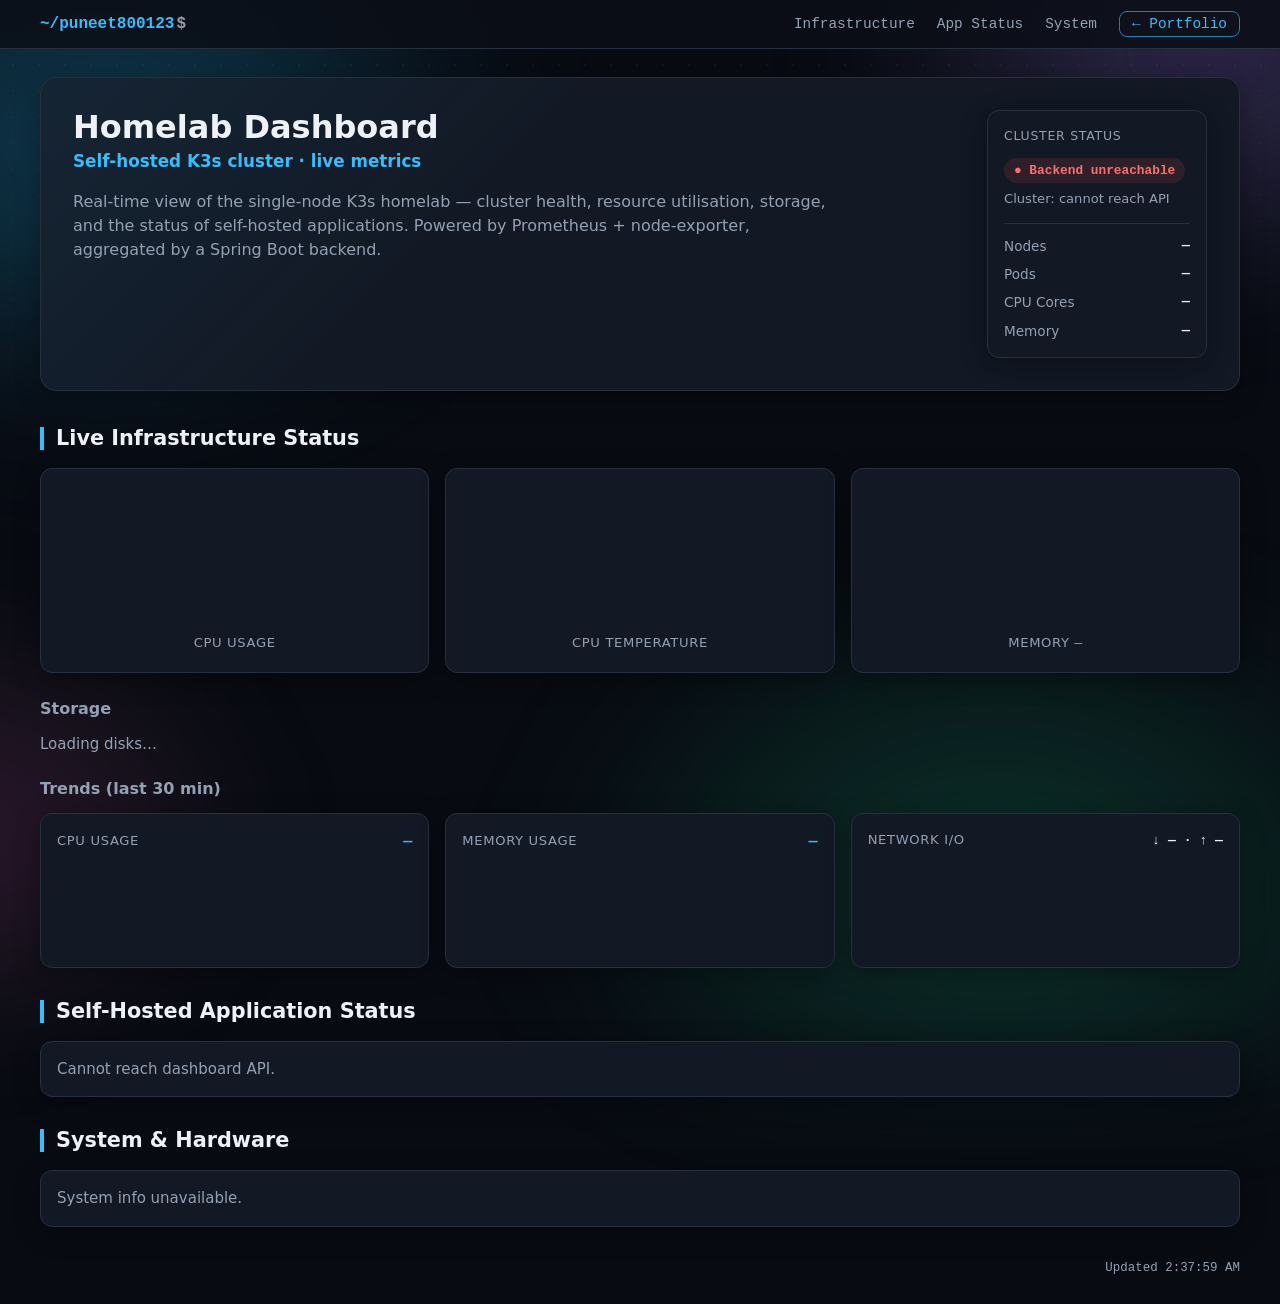
==== frontend/dashboard.html @ 831f32e8 "Two-page site (portfolio + live dashboard), gauges, app integration, system info Backend: - /api/clu" ====
<!DOCTYPE html>
<html lang="en">
<head>
  <meta charset="UTF-8" />
  <meta name="viewport" content="width=device-width, initial-scale=1.0" />
  <title>Homelab Dashboard — Puneet Singh</title>
  <meta name="description" content="Live self-hosted K3s homelab dashboard: cluster metrics, storage, apps." />
  <link rel="stylesheet" href="css/styles.css" />
</head>
<body>
  <!-- Fancy layered background -->
  <div class="bg-aurora" aria-hidden="true"></div>
  <div class="bg-grid" aria-hidden="true"></div>

  <!-- ============================== NAV ============================== -->
  <nav class="navbar">
    <div class="nav-inner">
      <a class="nav-brand" href="index.html">
        <span class="brand-prompt">~/puneet800123</span><span class="brand-cursor">$</span>
      </a>
      <button class="nav-toggle" id="nav-toggle" aria-label="Toggle navigation">☰</button>
      <ul class="nav-links" id="nav-links">
        <li><a href="#infrastructure">Infrastructure</a></li>
        <li><a href="#apps">App Status</a></li>
        <li><a href="#system">System</a></li>
        <li><a class="nav-cta" href="index.html">← Portfolio</a></li>
      </ul>
    </div>
  </nav>

  <div class="page" id="top">
    <!-- ============================= HERO / STATUS ==================== -->
    <header class="hero dash-hero">
      <div class="hero-main">
        <h1 class="name">Homelab Dashboard</h1>
        <p class="title">Self-hosted K3s cluster · live metrics</p>
        <p class="summary">Real-time view of the single-node K3s homelab — cluster health, resource
          utilisation, storage, and the status of self-hosted applications. Powered by Prometheus +
          node-exporter, aggregated by a Spring Boot backend.</p>
      </div>

      <div class="hero-status card quick-status">
        <div class="card-head">Cluster Status</div>
        <div class="quick-row">
          <span id="cluster-pill" class="pill pill-loading">● Checking…</span>
        </div>
        <div class="quick-sub" id="cluster-sub">Cluster: —</div>
        <ul class="cluster-stats" id="cluster-stats">
          <li><span class="cs-key">Nodes</span><span class="cs-val" id="cs-nodes">—</span></li>
          <li><span class="cs-key">Pods</span><span class="cs-val" id="cs-pods">—</span></li>
          <li><span class="cs-key">CPU Cores</span><span class="cs-val" id="cs-cores">—</span></li>
          <li><span class="cs-key">Memory</span><span class="cs-val" id="cs-mem">—</span></li>
        </ul>
      </div>
    </header>

    <main class="main">
      <!-- Live cluster stats -->
      <section id="infrastructure">
        <h2 class="section-title">Live Infrastructure Status</h2>

        <!-- Radial gauges: CPU, CPU temp, Memory -->
        <div class="gauges-row">
          <div class="card gauge-card">
            <canvas class="gauge" id="gauge-cpu" width="180" height="140"></canvas>
            <div class="gauge-label">CPU Usage</div>
          </div>
          <div class="card gauge-card">
            <canvas class="gauge" id="gauge-cputemp" width="180" height="140"></canvas>
            <div class="gauge-label">CPU Temperature</div>
          </div>
          <div class="card gauge-card">
            <canvas class="gauge" id="gauge-mem" width="180" height="140"></canvas>
            <div class="gauge-label">Memory <span id="mem-sub" class="gauge-sub">—</span></div>
          </div>
        </div>

        <!-- Storage: horizontal bar gauges -->
        <h3 class="subsection-title">Storage</h3>
        <div class="disk-bars" id="disk-bars">
          <div class="muted">Loading disks…</div>
        </div>

        <!-- Trend charts (canvas, drawn from /api/cluster/history) -->
        <h3 class="subsection-title">Trends (last 30 min)</h3>
        <div class="grid charts-grid">
          <div class="card chart-card">
            <div class="chart-head">
              <span class="chart-title">CPU Usage</span>
              <span class="chart-now" id="cpu-now">—</span>
            </div>
            <canvas class="chart" id="chart-cpu" height="90"></canvas>
          </div>

          <div class="card chart-card">
            <div class="chart-head">
              <span class="chart-title">Memory Usage</span>
              <span class="chart-now" id="mem-now">—</span>
            </div>
            <canvas class="chart" id="chart-mem" height="90"></canvas>
          </div>

          <div class="card chart-card">
            <div class="chart-head">
              <span class="chart-title">Network I/O</span>
              <span class="chart-now net" id="net-now">↓ — · ↑ —</span>
            </div>
            <canvas class="chart" id="chart-net" height="90"></canvas>
          </div>
        </div>
      </section>

      <!-- Self-hosted app status -->
      <section id="apps">
        <h2 class="section-title">Self-Hosted Application Status</h2>
        <div class="grid apps-grid" id="apps-grid">
          <div class="card muted">Loading apps…</div>
        </div>
      </section>

      <!-- System / hardware config -->
      <section id="system">
        <h2 class="section-title">System &amp; Hardware</h2>
        <div class="grid sysinfo-grid" id="sysinfo">
          <div class="card muted">Loading system info…</div>
        </div>
      </section>

      <footer class="footer">
        <span id="last-updated">—</span>
      </footer>
    </main>
  </div>

  <script src="js/common.js" defer></script>
  <script src="js/dashboard.js" defer></script>
</body>
</html>
---- frontend/css/styles.css ----
/* ============================================================
   homepage-homelab — dark, observability-inspired theme
   ============================================================ */
:root {
  --bg:            #0b0f17;
  --bg-elevated:   #151b26;
  --bg-card:       #121824;
  --border:        #26303f;
  --border-soft:   #1c2432;
  --text:          #eef2f7;
  --text-muted:    #93a1b3;
  --accent:        #38bdf8;   /* sky-blue accent */
  --accent-dim:    #1f7fb0;
  --accent-2:      #34d399;   /* green for healthy states */
  --warn:          #f5b942;
  --crit:          #f87171;
  --mono: ui-monospace, SFMono-Regular, "SF Mono", Menlo, Consolas, monospace;
  --sans: system-ui, -apple-system, "Segoe UI", Roboto, Helvetica, Arial, sans-serif;
  --shadow: 0 6px 24px rgba(0,0,0,.35);
}

* { box-sizing: border-box; }

html {
  background: #080b12;
}
body {
  margin: 0;
  padding: 0;
  color: var(--text);
  font-family: var(--sans);
  font-size: 15px;
  line-height: 1.5;
  background: transparent;
}
html { margin: 0; padding: 0; }

a { color: var(--accent); text-decoration: none; }
a:hover { text-decoration: underline; }

/* ------------------------ fancy layered background --------------- */
/* Aurora: large, slowly-drifting color blobs for a rich "AI-art" feel. */
.bg-aurora {
  position: fixed;
  inset: -20%;
  z-index: -2;
  background:
    radial-gradient(40% 40% at 20% 25%, rgba(56,189,248,.28), transparent 60%),
    radial-gradient(35% 35% at 82% 18%, rgba(167,139,250,.26), transparent 60%),
    radial-gradient(45% 45% at 70% 85%, rgba(52,211,153,.20), transparent 60%),
    radial-gradient(30% 30% at 12% 80%, rgba(244,114,182,.16), transparent 60%);
  filter: blur(60px) saturate(120%);
  animation: aurora-drift 26s ease-in-out infinite alternate;
}
@keyframes aurora-drift {
  0%   { transform: translate3d(0, 0, 0) scale(1) rotate(0deg); }
  50%  { transform: translate3d(2%, -3%, 0) scale(1.08) rotate(2deg); }
  100% { transform: translate3d(-2%, 2%, 0) scale(1.04) rotate(-2deg); }
}
/* Faint static dot grid over the aurora, fading toward the bottom. */
.bg-grid {
  position: fixed;
  inset: 0;
  z-index: -1;
  background-image: radial-gradient(rgba(147,161,179,.10) 1px, transparent 1px);
  background-size: 26px 26px;
  mask-image: linear-gradient(180deg, rgba(0,0,0,.7), rgba(0,0,0,.2) 45%, transparent 85%);
  pointer-events: none;
}
.bg-glow { display: none; }

@media (prefers-reduced-motion: reduce) {
  .bg-aurora { animation: none; }
}

/* ------------------------------ navbar --------------------------- */
.navbar {
  position: sticky;
  top: 0;
  z-index: 50;
  background: rgba(11, 15, 23, .85);
  backdrop-filter: blur(10px);
  border-bottom: 1px solid var(--border);
}
.nav-inner {
  max-width: 1600px;
  margin: 0 auto;
  padding: 12px 40px;
  display: flex;
  align-items: center;
  gap: 24px;
}
.nav-brand {
  font-family: var(--mono);
  font-weight: 700;
  color: var(--text);
  font-size: 1rem;
}
.nav-brand:hover { text-decoration: none; }
.brand-prompt { color: var(--accent); }
.brand-cursor { color: var(--text-muted); margin-left: 2px; animation: blink 1.1s step-end infinite; }
.nav-links {
  list-style: none;
  display: flex;
  gap: 22px;
  margin: 0 0 0 auto;
  padding: 0;
}
.nav-links a {
  color: var(--text-muted);
  font-size: 0.9rem;
  font-family: var(--mono);
  transition: color .15s;
}
.nav-links a:hover { color: var(--accent); text-decoration: none; }
.nav-cta {
  color: var(--accent) !important;
  border: 1px solid var(--accent-dim);
  border-radius: 8px;
  padding: 4px 12px;
}
.nav-cta:hover { background: rgba(56,189,248,.12); }
.nav-toggle {
  display: none;
  margin-left: auto;
  background: none;
  border: 1px solid var(--border);
  color: var(--text);
  border-radius: 8px;
  font-size: 1.1rem;
  padding: 4px 10px;
  cursor: pointer;
}

.page {
  max-width: 1600px;
  margin: 0 auto;
  padding: 28px 40px;
}

/* ------------------------------- hero ---------------------------- */
.hero {
  display: grid;
  grid-template-columns: 1fr auto;
  gap: 24px;
  align-items: start;
  padding: 32px;
  margin-bottom: 36px;
  border: 1px solid var(--border);
  border-radius: 16px;
  background:
    linear-gradient(135deg, rgba(56,189,248,.08), transparent 40%),
    var(--bg-card);
  box-shadow: var(--shadow);
}
.hero-main { max-width: 820px; }
.hero .summary { font-size: 1rem; max-width: 760px; }
.hero-status { align-self: stretch; min-width: 220px; }

/* Homelab teaser card (portfolio) — clickable, links to the dashboard. */
.homelab-teaser {
  position: relative;
  display: block;
  overflow: hidden;
  text-decoration: none;
  color: inherit;
  padding: 20px;
  border-radius: 16px;
  border: 1px solid var(--accent-dim);
  background:
    linear-gradient(135deg, rgba(56,189,248,.14), rgba(167,139,250,.10) 55%, transparent),
    var(--bg-card);
  box-shadow: 0 0 0 1px rgba(56,189,248,.15), 0 10px 40px rgba(56,189,248,.12);
  transition: transform .18s ease, box-shadow .18s ease, border-color .18s ease;
}
.homelab-teaser:hover {
  text-decoration: none;
  transform: translateY(-3px);
  border-color: var(--accent);
  box-shadow: 0 0 0 1px rgba(56,189,248,.35), 0 16px 50px rgba(56,189,248,.22);
}
/* soft moving glow behind the card */
.teaser-glow {
  position: absolute;
  top: -40%; right: -20%;
  width: 260px; height: 260px;
  background: radial-gradient(circle, rgba(56,189,248,.35), transparent 70%);
  filter: blur(30px);
  pointer-events: none;
  animation: teaser-pulse 4s ease-in-out infinite alternate;
}
@keyframes teaser-pulse { from { opacity:.5; transform:scale(1);} to { opacity:.9; transform:scale(1.15);} }

.teaser-top { display: flex; align-items: center; justify-content: space-between; position: relative; }
.teaser-title { font-weight: 700; font-size: 1.02rem; color: var(--text); }
.live-badge {
  display: inline-flex; align-items: center; gap: 6px;
  font-family: var(--mono); font-size: .68rem; font-weight: 700; letter-spacing: .08em;
  color: var(--accent-2);
  background: rgba(52,211,153,.12);
  border: 1px solid rgba(52,211,153,.35);
  padding: 3px 8px; border-radius: 999px;
}
.live-dot { width: 7px; height: 7px; border-radius: 50%; background: var(--accent-2); box-shadow: 0 0 0 0 rgba(52,211,153,.7); animation: live-blink 1.4s infinite; }
@keyframes live-blink { 0%{box-shadow:0 0 0 0 rgba(52,211,153,.7);} 70%{box-shadow:0 0 0 7px rgba(52,211,153,0);} 100%{box-shadow:0 0 0 0 rgba(52,211,153,0);} }

.teaser-status { display: flex; align-items: center; gap: 10px; margin: 12px 0 16px; position: relative; }
.teaser-sub { font-size: .8rem; color: var(--text-muted); }

.teaser-stats {
  display: grid; grid-template-columns: 1fr 1fr; gap: 12px;
  position: relative;
}
.ts-item {
  display: flex; flex-direction: column; gap: 2px;
  padding: 10px 12px; border-radius: 10px;
  background: rgba(255,255,255,.03);
  border: 1px solid var(--border);
}
.ts-val { font-family: var(--mono); font-size: 1.5rem; font-weight: 700; color: var(--text); line-height: 1.1; }
#cs-pods.ts-val { font-size: 1.05rem; }
.ts-key { font-size: .72rem; text-transform: uppercase; letter-spacing: .05em; color: var(--text-muted); }

.teaser-cta {
  margin-top: 16px; position: relative;
  display: inline-flex; align-items: center; gap: 8px;
  color: var(--accent); font-weight: 600; font-size: .9rem;
}
.teaser-arrow { transition: transform .18s ease; }
.homelab-teaser:hover .teaser-arrow { transform: translateX(4px); }

/* Dashboard hero variant */
.dash-hero .name { font-size: 2rem; }

/* ---------------------------- identity --------------------------- */
.name { font-size: 2.4rem; margin: 0 0 4px; line-height: 1.1; }
.name a { color: var(--text); }
.title { color: var(--accent); font-weight: 600; margin: 0 0 14px; font-size: 1.05rem; }
.summary { color: var(--text-muted); font-size: 0.92rem; }

.cta { display: flex; gap: 10px; margin: 18px 0 0; flex-wrap: wrap; }
.btn {
  display: inline-block;
  padding: 9px 16px;
  border: 1px solid var(--border);
  border-radius: 8px;
  color: var(--text);
  font-size: 0.88rem;
  background: var(--bg-elevated);
  transition: border-color .15s, background .15s;
}
.btn:hover { border-color: var(--accent); text-decoration: none; }
.btn-primary { background: var(--accent-dim); border-color: var(--accent-dim); }
.btn-primary:hover { background: var(--accent); border-color: var(--accent); }
.btn-ghost { background: transparent; }
.btn.disabled { opacity: .5; pointer-events: none; }

/* ---------------------------- cards ------------------------------ */
.card {
  background: var(--bg-card);
  border: 1px solid var(--border);
  border-radius: 12px;
  padding: 16px;
  box-shadow: var(--shadow);
}
.card:hover { border-color: var(--border); }
.card-head {
  font-size: 0.78rem;
  text-transform: uppercase;
  letter-spacing: .06em;
  color: var(--text-muted);
  margin-bottom: 12px;
}
.muted { color: var(--text-muted); }

/* quick status */
.quick-row { display: flex; align-items: center; gap: 8px; }
.quick-sub { color: var(--text-muted); font-size: 0.82rem; margin-top: 6px; }
.cluster-stats { list-style: none; margin: 14px 0 0; padding: 12px 0 0; border-top: 1px solid var(--border); display: flex; flex-direction: column; gap: 8px; }
.cluster-stats li { display: flex; justify-content: space-between; gap: 12px; font-size: .85rem; }
.cs-key { color: var(--text-muted); }
.cs-val { font-family: var(--mono); color: var(--text); font-weight: 600; }

.pill {
  display: inline-block;
  padding: 3px 10px;
  border-radius: 999px;
  font-size: 0.8rem;
  font-weight: 600;
  font-family: var(--mono);
}
.pill-ok      { background: rgba(52,211,153,.14); color: var(--accent-2); }
.pill-warn    { background: rgba(227,179,65,.12);  color: var(--warn); }
.pill-crit    { background: rgba(248,81,73,.12);   color: var(--crit); }
.pill-loading { background: rgba(139,148,158,.12); color: var(--text-muted); }

/* certifications */
.certs-list { list-style: none; margin: 0; padding: 0; display: grid; grid-template-columns: repeat(auto-fit, minmax(240px, 1fr)); gap: 12px; }
.certs-list li { border: 1px solid var(--border); border-left: 3px solid var(--accent); border-radius: 10px; padding: 14px 16px; background: var(--bg-card); box-shadow: var(--shadow); }
.cert-name { font-weight: 600; }
.cert-meta { color: var(--text-muted); font-size: 0.8rem; }

/* awards & recognition */
.awards-grid { display: grid; grid-template-columns: repeat(auto-fit, minmax(230px, 1fr)); gap: 14px; }
.award-card { display: flex; flex-direction: column; gap: 4px; border-left: 3px solid var(--warn); }
.award-name { font-weight: 600; color: var(--text); }
.award-org { font-size: .82rem; color: var(--text-muted); }
.award-date { font-family: var(--mono); font-size: .76rem; color: var(--accent); margin-top: 2px; }
.award-card.featured { border-left-color: var(--accent); background: linear-gradient(135deg, rgba(56,189,248,.10), transparent 55%), var(--bg-card); grid-column: 1 / -1; }

/* projects */
.projects-grid { display: grid; grid-template-columns: repeat(auto-fit, minmax(320px, 1fr)); gap: 18px; }
.project-card { display: flex; flex-direction: column; gap: 10px; text-decoration: none; color: inherit; transition: transform .18s ease, border-color .18s ease, box-shadow .18s ease; }
.project-card:hover { text-decoration: none; transform: translateY(-3px); border-color: var(--accent); box-shadow: 0 12px 40px rgba(56,189,248,.15); }
.project-head { display: flex; align-items: center; justify-content: space-between; gap: 12px; }
.project-name { font-family: var(--mono); font-weight: 700; font-size: 1.02rem; color: var(--text); }
.repo-badge { font-family: var(--mono); font-size: .72rem; color: var(--accent); border: 1px solid var(--accent-dim); border-radius: 999px; padding: 2px 8px; white-space: nowrap; }
.project-desc { color: var(--text-muted); font-size: .88rem; margin: 0; }
.project-tags { display: flex; flex-wrap: wrap; gap: 6px; margin-top: auto; padding-top: 4px; }
.tag { font-family: var(--mono); font-size: .72rem; color: var(--text-muted); background: rgba(255,255,255,.04); border: 1px solid var(--border); border-radius: 6px; padding: 2px 8px; }

/* ---------------------------- main ------------------------------- */
.main { display: flex; flex-direction: column; gap: 32px; }

/* Two sections side-by-side on wide screens; stacks on narrow. */
.row-2col { display: grid; grid-template-columns: 1fr 1fr; gap: 32px; align-items: start; }
@media (max-width: 1000px) { .row-2col { grid-template-columns: 1fr; } }

/* Vertical stack within one column of a .row-2col (e.g. Skills + Certs). */
.col-stack { display: flex; flex-direction: column; gap: 32px; }
/* Certs list constrained to its column: single column of cards. */
.certs-stacked { grid-template-columns: 1fr; }
.section-title {
  font-size: 1.3rem;
  margin: 0 0 18px;
  padding-left: 12px;
  border-left: 4px solid var(--accent);
  line-height: 1.1;
}
.subsection-title { font-size: 1rem; color: var(--text-muted); margin: 22px 0 12px; }

.grid { display: grid; gap: 16px; }
.metrics-grid { grid-template-columns: repeat(auto-fit, minmax(200px, 1fr)); }
.disks-grid   { grid-template-columns: repeat(auto-fit, minmax(240px, 1fr)); }
.apps-grid    { grid-template-columns: repeat(auto-fit, minmax(220px, 1fr)); }

/* metric card */
.metric-label { font-size: 0.82rem; color: var(--text-muted); margin-bottom: 8px; }
.metric-value { font-family: var(--mono); font-size: 1.8rem; font-weight: 700; }
.metric-value .unit { font-size: 1rem; color: var(--text-muted); margin-left: 4px; }
.metric-value.net { font-size: 1.05rem; display: flex; flex-direction: column; gap: 2px; }
.net-line { color: var(--text); }

.bar { height: 6px; background: var(--bg-elevated); border-radius: 4px; margin-top: 12px; overflow: hidden; }
.bar-fill { height: 100%; width: 0; background: var(--accent-2); transition: width .4s ease, background .4s; }
.bar-fill.warn { background: var(--warn); }
.bar-fill.crit { background: var(--crit); }

/* disk card */
.disk-name { font-weight: 600; margin-bottom: 4px; }
.disk-mount { font-family: var(--mono); font-size: 0.78rem; color: var(--text-muted); margin-bottom: 10px; }
.disk-usage { font-family: var(--mono); font-size: 0.85rem; margin-top: 8px; color: var(--text-muted); }
.disk-temp { float: right; font-size: 0.8rem; }

/* app card */
.app-card { display: flex; flex-direction: column; gap: 8px; }
.app-head { display: flex; justify-content: space-between; align-items: center; }
.app-name { font-weight: 600; text-transform: capitalize; }
.app-stats { font-family: var(--mono); font-size: 0.8rem; color: var(--text-muted); }
.app-stats div { display: flex; justify-content: space-between; }

/* states */
.is-error .metric-value,
.is-error .disk-usage { color: var(--crit); }
.skeleton { color: var(--text-muted); opacity: .6; }

.footer { color: var(--text-muted); font-size: 0.78rem; text-align: right; font-family: var(--mono); }

/* --------------------------- terminal (skills) ------------------- */
.terminal {
  border: 1px solid var(--border);
  border-radius: 12px;
  overflow: hidden;
  background: #0a0e16;
  box-shadow: var(--shadow);
}
.term-head {
  display: flex;
  align-items: center;
  gap: 8px;
  padding: 10px 14px;
  background: #131a26;
  border-bottom: 1px solid var(--border);
}
.term-dot { width: 12px; height: 12px; border-radius: 50%; display: inline-block; }
.term-dot.red { background: #ff5f56; }
.term-dot.amber { background: #ffbd2e; }
.term-dot.green { background: #27c93f; }
.term-title {
  margin-left: 10px;
  font-family: var(--mono);
  font-size: 0.8rem;
  color: var(--text-muted);
}
.term-body {
  margin: 0;
  padding: 18px 20px;
  font-family: var(--mono);
  font-size: 0.88rem;
  line-height: 1.6;
  color: #c9d1d9;
  white-space: pre-wrap;
  word-break: break-word;
  overflow-x: auto;
}
.term-prompt { color: var(--accent); font-weight: 700; }
.term-path { color: #58a6ff; }
.k-key   { color: #8b949e; }
.k-str   { color: #2dd4a7; }
.k-group { color: #ffbd2e; font-weight: 700; }
.k-val   { color: #2dd4a7; }
.k-ok    { color: #27c93f; font-weight: 700; }
.term-blink { color: var(--accent); animation: blink 1.1s step-end infinite; }

@keyframes blink { 50% { opacity: 0; } }

/* --------------------------- experience timeline ----------------- */
.timeline {
  position: relative;
  padding-left: 28px;
}
/* vertical spine */
.timeline::before {
  content: "";
  position: absolute;
  left: 7px;
  top: 6px;
  bottom: 6px;
  width: 2px;
  background: linear-gradient(180deg, var(--accent), var(--accent-dim) 60%, transparent);
}
.tl-item { position: relative; margin-bottom: 20px; }
.tl-item:last-child { margin-bottom: 0; }
.tl-dot {
  position: absolute;
  left: -28px;
  top: 18px;
  width: 14px;
  height: 14px;
  border-radius: 50%;
  background: var(--accent);
  border: 3px solid var(--bg);
  box-shadow: 0 0 0 2px var(--accent-dim), 0 0 12px rgba(56,189,248,.6);
}
.tl-content { padding: 16px 18px; }
.tl-head {
  display: flex;
  justify-content: space-between;
  align-items: baseline;
  gap: 12px;
  flex-wrap: wrap;
}
.tl-role { font-weight: 700; font-size: 1.02rem; color: var(--text); }
.tl-date {
  font-family: var(--mono);
  font-size: 0.78rem;
  color: var(--accent);
  white-space: nowrap;
}
.tl-org { color: var(--text-muted); font-size: 0.86rem; margin: 4px 0 10px; }
.tl-points { margin: 0; padding-left: 18px; display: flex; flex-direction: column; gap: 6px; }
.tl-points li { font-size: 0.9rem; color: #c9d1d9; }
.tl-points li::marker { color: var(--accent-dim); }

/* --------------------------- radial gauges ---------------------- */
.gauges-row {
  display: grid;
  grid-template-columns: repeat(auto-fit, minmax(200px, 1fr));
  gap: 16px;
  margin-bottom: 24px;
}
.gauge-card { display: flex; flex-direction: column; align-items: center; gap: 6px; padding: 18px 16px; }
.gauge { width: 180px; height: 140px; max-width: 100%; }
.gauge-label { font-size: .82rem; color: var(--text-muted); text-transform: uppercase; letter-spacing: .05em; text-align: center; }
.gauge-sub { font-family: var(--mono); text-transform: none; letter-spacing: 0; color: var(--text-muted); }

/* -------------------------- disk bar gauges --------------------- */
.disk-bars { display: flex; flex-direction: column; gap: 14px; margin-bottom: 6px; }
.disk-bar { }
.disk-bar-head { display: flex; justify-content: space-between; align-items: baseline; margin-bottom: 6px; gap: 12px; }
.disk-bar-name { font-weight: 600; }
.disk-bar-name .disk-bar-mount { font-family: var(--mono); font-size: .74rem; color: var(--text-muted); margin-left: 8px; }
.disk-bar-spec { font-family: var(--mono); font-size: .74rem; color: var(--text-muted); margin-bottom: 6px; }
.disk-bar-usage { font-family: var(--mono); font-size: .82rem; color: var(--text-muted); white-space: nowrap; }
.disk-bar-track { height: 20px; background: var(--bg-elevated); border: 1px solid var(--border); border-radius: 6px; overflow: hidden; position: relative; }
.disk-bar-fill { height: 100%; width: 0; background: linear-gradient(90deg, var(--accent-dim), var(--accent)); border-radius: 5px 0 0 5px; transition: width .5s ease, background .4s; }
.disk-bar-fill.warn { background: linear-gradient(90deg, #b9861f, var(--warn)); }
.disk-bar-fill.crit { background: linear-gradient(90deg, #b3352f, var(--crit)); }
.disk-bar-temp { font-size: .74rem; }

/* --------------------------- system / config -------------------- */
.sysinfo-grid { grid-template-columns: repeat(auto-fit, minmax(260px, 1fr)); }
.spec-card .card-head { display: flex; align-items: center; gap: 8px; }
.spec-list { list-style: none; margin: 0; padding: 0; display: flex; flex-direction: column; gap: 8px; }
.spec-row { display: flex; justify-content: space-between; gap: 12px; font-size: .88rem; }
.spec-key { color: var(--text-muted); }
.spec-val { font-family: var(--mono); text-align: right; color: var(--text); }

/* ---------------------------- trend charts ---------------------- */
.charts-grid { grid-template-columns: repeat(auto-fit, minmax(280px, 1fr)); }
.chart-card { display: flex; flex-direction: column; }
.chart-head { display: flex; justify-content: space-between; align-items: baseline; margin-bottom: 8px; }
.chart-title { font-size: .82rem; color: var(--text-muted); text-transform: uppercase; letter-spacing: .05em; }
.chart-now { font-family: var(--mono); font-weight: 700; color: var(--accent); font-size: .95rem; }
.chart-now.net { color: var(--text); font-size: .82rem; }
.chart { width: 100%; height: 90px; display: block; }

/* ---------------------------- responsive ------------------------- */
@media (max-width: 860px) {
  .hero { grid-template-columns: 1fr; }
  .name { font-size: 2rem; }
  .nav-toggle { display: inline-block; }
  .nav-links {
    display: none;
    position: absolute;
    top: 100%;
    left: 0;
    right: 0;
    flex-direction: column;
    gap: 0;
    background: rgba(10, 14, 20, .96);
    border-bottom: 1px solid var(--border);
    margin: 0;
  }
  .nav-links.open { display: flex; }
  .nav-links li { padding: 12px 28px; border-top: 1px solid var(--border); }
}
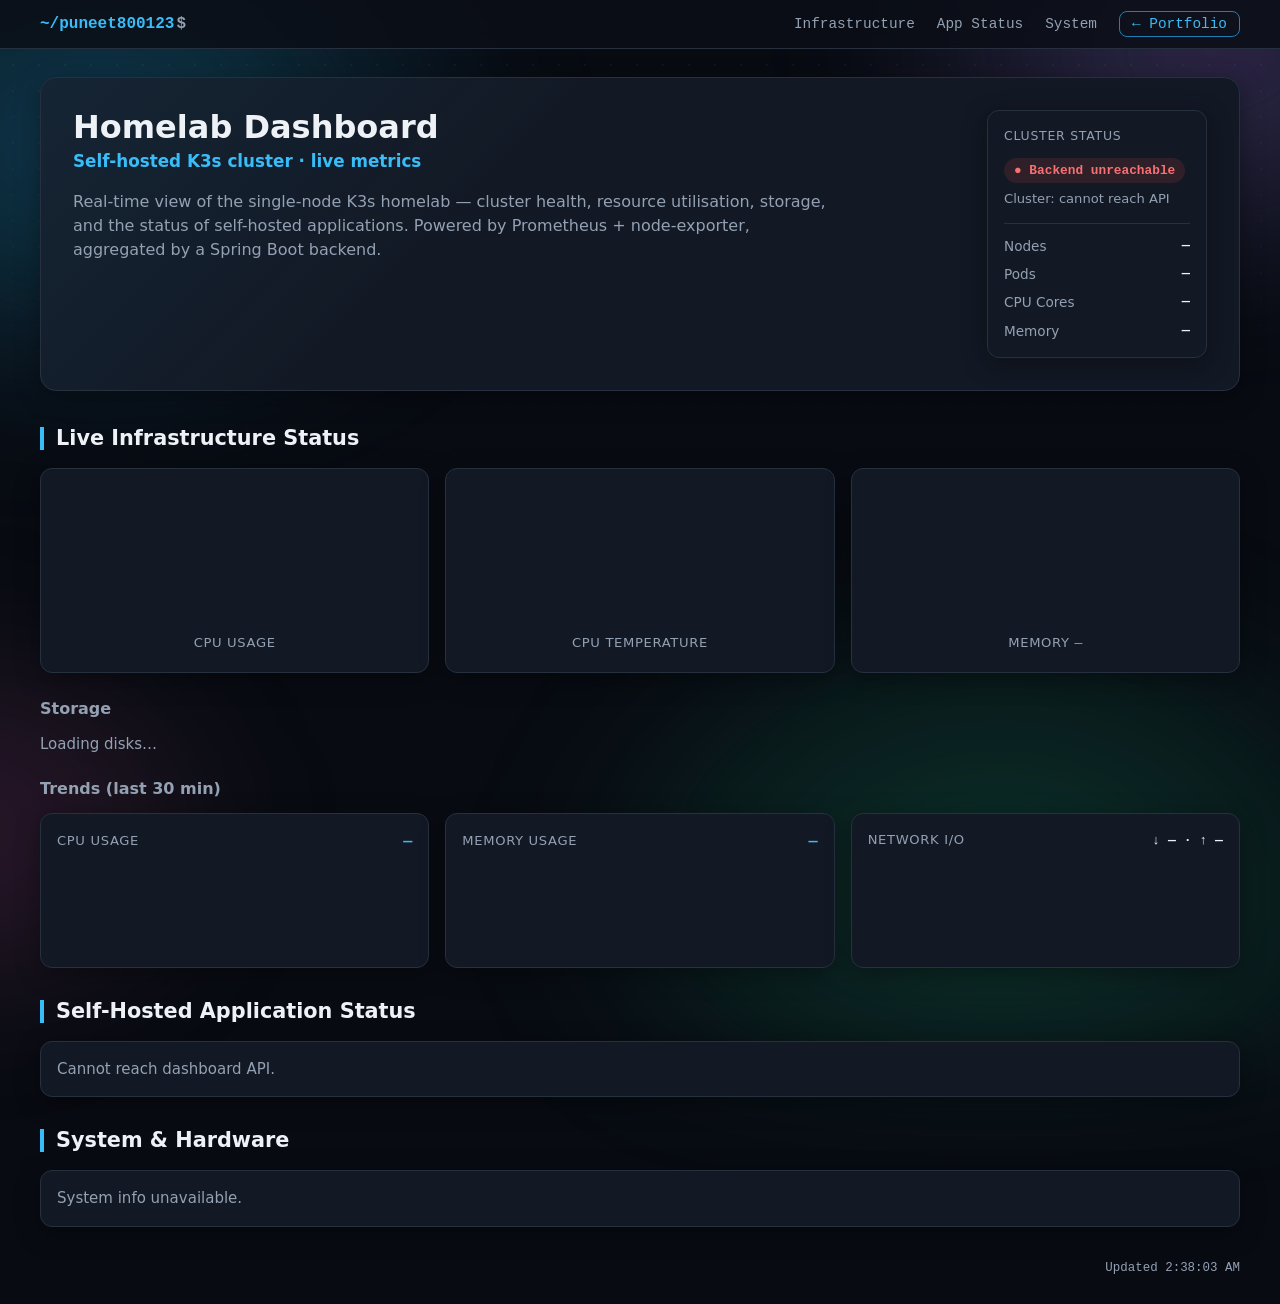
==== commit a75994ad: "Dynamic NodePorts, categorized app status, clean URLs, more apps Backend: - KubernetesService resolv" ====
--- a/frontend/dashboard.html
+++ b/frontend/dashboard.html
@@ -15,7 +15,7 @@
   <!-- ============================== NAV ============================== -->
   <nav class="navbar">
     <div class="nav-inner">
-      <a class="nav-brand" href="index.html">
+      <a class="nav-brand" href="/">
         <span class="brand-prompt">~/puneet800123</span><span class="brand-cursor">$</span>
       </a>
       <button class="nav-toggle" id="nav-toggle" aria-label="Toggle navigation">☰</button>
@@ -23,7 +23,7 @@
         <li><a href="#infrastructure">Infrastructure</a></li>
         <li><a href="#apps">App Status</a></li>
         <li><a href="#system">System</a></li>
-        <li><a class="nav-cta" href="index.html">← Portfolio</a></li>
+        <li><a class="nav-cta" href="/">← Portfolio</a></li>
       </ul>
     </div>
   </nav>
--- a/frontend/css/styles.css
+++ b/frontend/css/styles.css
@@ -368,6 +368,48 @@
 .app-name { font-weight: 600; text-transform: capitalize; }
 .app-stats { font-family: var(--mono); font-size: 0.8rem; color: var(--text-muted); }
 .app-stats div { display: flex; justify-content: space-between; }
+/* clickable app tile */
+.app-link { text-decoration: none; color: inherit; position: relative; transition: transform .15s ease, border-color .15s ease, box-shadow .15s ease; }
+.app-link:hover { text-decoration: none; transform: translateY(-2px); border-color: var(--accent); box-shadow: 0 8px 26px rgba(56,189,248,.15); }
+.app-open { margin-top: 4px; font-family: var(--mono); font-size: .72rem; color: var(--accent); opacity: 0; transition: opacity .15s ease; }
+.app-link:hover .app-open { opacity: 1; }
+/* category groups within app status — color-coded panels */
+.app-cat {
+  --cat: #93a1b3;
+  margin-bottom: 22px;
+  padding: 16px 16px 6px;
+  border: 1px solid var(--border);
+  border-radius: 14px;
+  border-top: 3px solid var(--cat);
+  background:
+    linear-gradient(180deg, color-mix(in srgb, var(--cat) 10%, transparent), transparent 120px),
+    var(--bg-card);
+  box-shadow: var(--shadow);
+}
+.app-cat-head { display: flex; align-items: center; gap: 10px; margin-bottom: 14px; }
+.app-cat-icon {
+  width: 30px; height: 30px; flex: 0 0 30px;
+  display: inline-flex; align-items: center; justify-content: center;
+  font-size: 1rem; border-radius: 8px;
+  background: color-mix(in srgb, var(--cat) 18%, transparent);
+  border: 1px solid color-mix(in srgb, var(--cat) 45%, transparent);
+}
+.app-cat-title {
+  margin: 0; font-size: 1.05rem; font-weight: 700; color: var(--text);
+  letter-spacing: .01em;
+}
+.app-cat-count {
+  margin-left: auto;
+  font-family: var(--mono); font-size: .72rem; font-weight: 600;
+  color: var(--cat);
+  background: color-mix(in srgb, var(--cat) 14%, transparent);
+  border: 1px solid color-mix(in srgb, var(--cat) 40%, transparent);
+  border-radius: 999px; padding: 2px 10px;
+}
+.apps-subgrid { grid-template-columns: repeat(auto-fill, minmax(200px, 1fr)); }
+/* tiles inherit a subtle tint of their category colour on the left edge */
+.app-cat .app-card { border-left: 3px solid color-mix(in srgb, var(--cat) 55%, var(--border)); }
+.app-cat .app-link:hover { border-color: var(--cat); box-shadow: 0 8px 26px color-mix(in srgb, var(--cat) 25%, transparent); }
 
 /* states */
 .is-error .metric-value,
